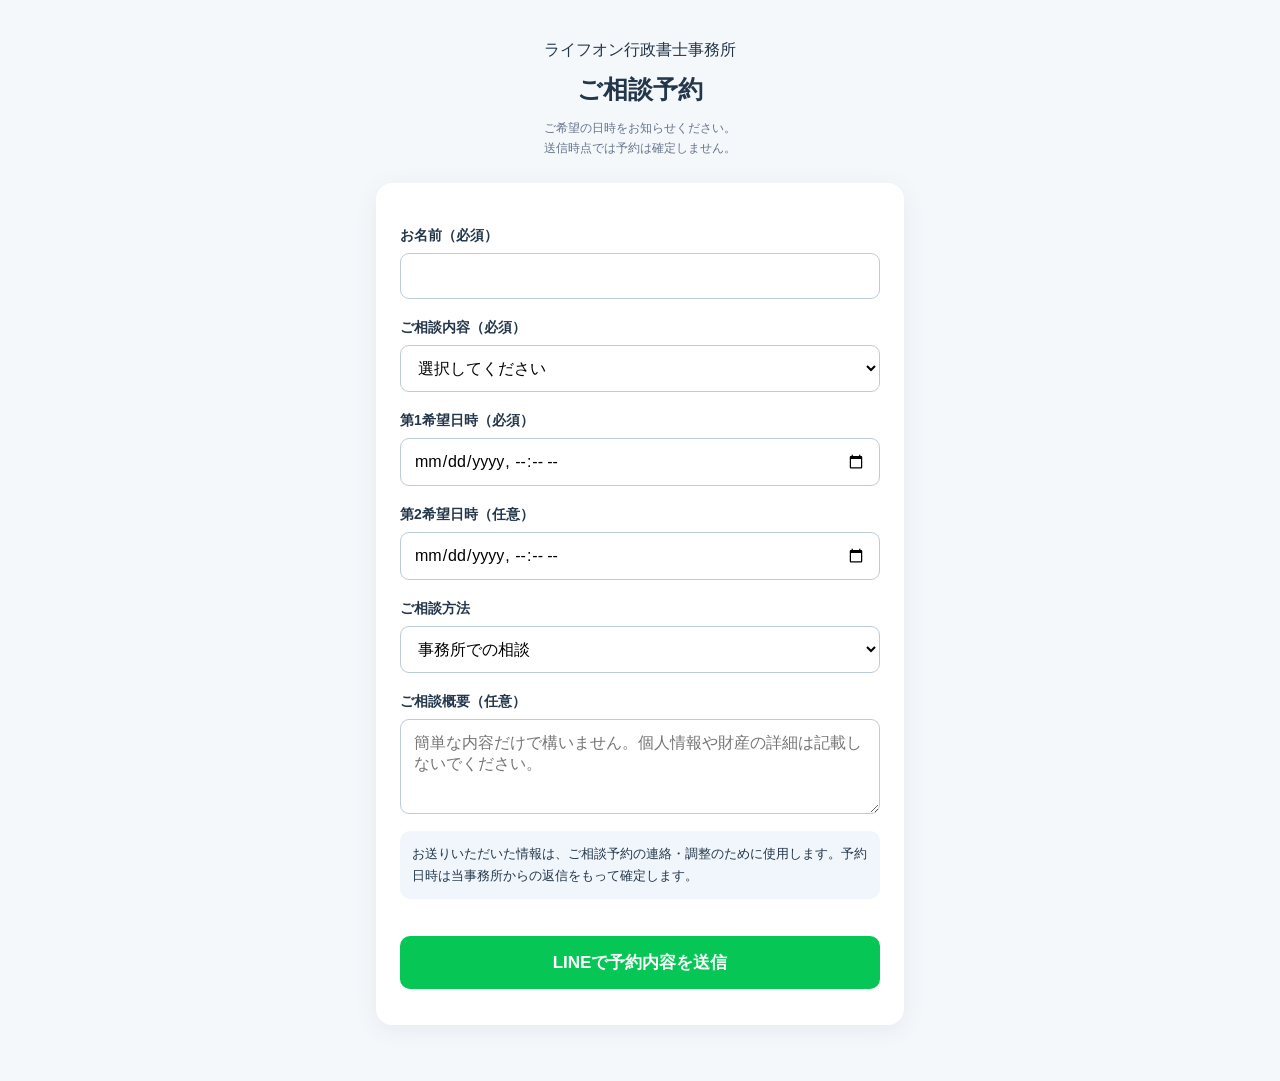
==== reservation/index.html @ 319448c1 "Add LINE consultation reservation form (LIFF setup pending)" ====
<!doctype html>
<html lang="ja"><head><meta charset="utf-8"><meta name="viewport" content="width=device-width,initial-scale=1"><title>ご相談予約 | ライフオン行政書士事務所</title><style>
:root{font-family:"Meiryo","Yu Gothic",sans-serif;color:#23364a;background:#f5f8fb}*{box-sizing:border-box}body{margin:0}.wrap{max-width:560px;margin:auto;padding:24px 16px 56px}header{text-align:center;margin:16px 0 24px}h1{font-size:25px;margin:12px 0}p{line-height:1.7}.panel{background:white;padding:24px;border-radius:16px;box-shadow:0 5px 24px #213e5b12}label{display:block;font-weight:bold;margin:20px 0 8px;font-size:14px}input,select,textarea{width:100%;padding:13px;border:1px solid #bdcbd8;border-radius:9px;font:inherit;background:white}textarea{min-height:95px}button{width:100%;padding:15px;border:0;border-radius:10px;background:#06c755;color:white;font-size:17px;font-weight:bold;margin-top:24px;cursor:pointer}button:disabled{opacity:.55}.small{font-size:12px;color:#64748b}.note{background:#f0f6fc;border-radius:10px;padding:12px;font-size:13px}.status{margin-top:12px;white-space:pre-wrap;font-size:14px}a{color:#1471a6}
</style></head><body><main class="wrap"><header><div>ライフオン行政書士事務所</div><h1>ご相談予約</h1><p class="small">ご希望の日時をお知らせください。<br>送信時点では予約は確定しません。</p></header><section class="panel"><form id="form"><label for="name">お名前（必須）</label><input id="name" maxlength="80" autocomplete="name" required><label for="topic">ご相談内容（必須）</label><select id="topic" required><option value="">選択してください</option><option>相続手続き</option><option>遺言書作成</option><option>その他</option></select><label for="first">第1希望日時（必須）</label><input id="first" type="datetime-local" required><label for="second">第2希望日時（任意）</label><input id="second" type="datetime-local"><label for="method">ご相談方法</label><select id="method"><option>事務所での相談</option><option>電話</option><option>その他・要相談</option></select><label for="memo">ご相談概要（任意）</label><textarea id="memo" maxlength="600" placeholder="簡単な内容だけで構いません。個人情報や財産の詳細は記載しないでください。"></textarea><p class="note">お送りいただいた情報は、ご相談予約の連絡・調整のために使用します。予約日時は当事務所からの返信をもって確定します。</p><button id="send" type="submit">LINEで予約内容を送信</button><div id="status" class="status" role="status" aria-live="polite"></div></form></section></main><script src="https://static.line-scdn.net/liff/edge/2/sdk.js"></script><script>
/* LINE Developersで取得したLIFF IDに差し替えてください */
const LIFF_ID="YOUR_LIFF_ID";
const $=id=>document.getElementById(id);
let ready=false;
(async()=>{if(LIFF_ID==="YOUR_LIFF_ID")return;try{await liff.init({liffId:LIFF_ID});ready=true}catch(e){console.error(e)}})();
$("form").addEventListener("submit",async e=>{e.preventDefault();const value=id=>$(id).value.trim();const date=id=>value(id)?value(id).replace("T"," "):"指定なし";const message="【ライフオン｜相談予約申込み】\nお名前："+value("name")+"\nご相談内容："+value("topic")+"\n第1希望："+date("first")+"\n第2希望："+date("second")+"\nご相談方法："+value("method")+"\nご相談概要："+(value("memo")||"なし");const status=$("status");status.textContent="";$("send").disabled=true;try{if(!ready||!liff.isInClient()||!liff.isApiAvailable("shareTargetPicker")&&!liff.isApiAvailable("sendMessages"))throw Error("LINE内で予約フォームを開き直してください。");if(!liff.isApiAvailable("sendMessages"))throw Error("この画面からは直接送信できません。");await liff.sendMessages([{type:"text",text:message}]);status.textContent="予約申込みをLINEトークに送信しました。当事務所からの返信をお待ちください。";$("send").textContent="送信済み";}catch(err){status.textContent="直接送信できませんでした。以下のボタンで内容をコピーし、ライフオンのLINEトークに貼り付けて送信してください。\n"+(err.message||"");const b=document.createElement("button");b.type="button";b.textContent="予約内容をコピー";b.onclick=async()=>{try{await navigator.clipboard.writeText(message);status.textContent="コピーしました。LINEトークに貼り付けて送信してください。"}catch{status.textContent=message}};status.appendChild(b);$("send").disabled=false;}});</script></body></html>
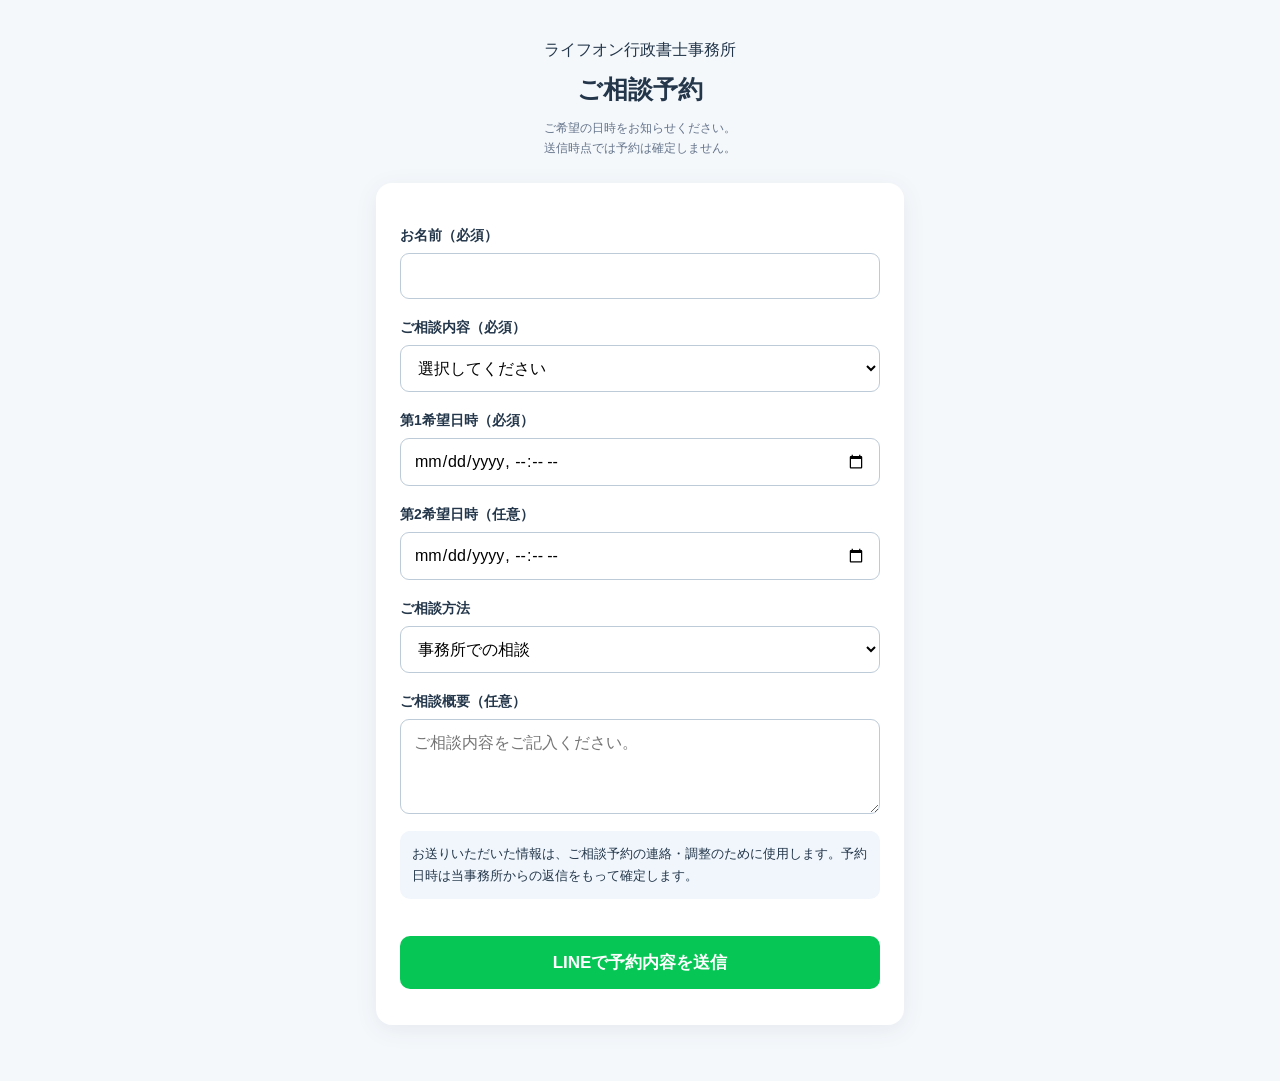
==== commit bcc72793: "Update reservation form consultation details placeholder" ====
--- a/reservation/index.html
+++ b/reservation/index.html
@@ -1,7 +1,7 @@
 <!doctype html>
 <html lang="ja"><head><meta charset="utf-8"><meta name="viewport" content="width=device-width,initial-scale=1"><title>ご相談予約 | ライフオン行政書士事務所</title><style>
 :root{font-family:"Meiryo","Yu Gothic",sans-serif;color:#23364a;background:#f5f8fb}*{box-sizing:border-box}body{margin:0}.wrap{max-width:560px;margin:auto;padding:24px 16px 56px}header{text-align:center;margin:16px 0 24px}h1{font-size:25px;margin:12px 0}p{line-height:1.7}.panel{background:white;padding:24px;border-radius:16px;box-shadow:0 5px 24px #213e5b12}label{display:block;font-weight:bold;margin:20px 0 8px;font-size:14px}input,select,textarea{width:100%;padding:13px;border:1px solid #bdcbd8;border-radius:9px;font:inherit;background:white}textarea{min-height:95px}button{width:100%;padding:15px;border:0;border-radius:10px;background:#06c755;color:white;font-size:17px;font-weight:bold;margin-top:24px;cursor:pointer}button:disabled{opacity:.55}.small{font-size:12px;color:#64748b}.note{background:#f0f6fc;border-radius:10px;padding:12px;font-size:13px}.status{margin-top:12px;white-space:pre-wrap;font-size:14px}a{color:#1471a6}
-</style></head><body><main class="wrap"><header><div>ライフオン行政書士事務所</div><h1>ご相談予約</h1><p class="small">ご希望の日時をお知らせください。<br>送信時点では予約は確定しません。</p></header><section class="panel"><form id="form"><label for="name">お名前（必須）</label><input id="name" maxlength="80" autocomplete="name" required><label for="topic">ご相談内容（必須）</label><select id="topic" required><option value="">選択してください</option><option>相続手続き</option><option>遺言書作成</option><option>その他</option></select><label for="first">第1希望日時（必須）</label><input id="first" type="datetime-local" required><label for="second">第2希望日時（任意）</label><input id="second" type="datetime-local"><label for="method">ご相談方法</label><select id="method"><option>事務所での相談</option><option>電話</option><option>その他・要相談</option></select><label for="memo">ご相談概要（任意）</label><textarea id="memo" maxlength="600" placeholder="簡単な内容だけで構いません。個人情報や財産の詳細は記載しないでください。"></textarea><p class="note">お送りいただいた情報は、ご相談予約の連絡・調整のために使用します。予約日時は当事務所からの返信をもって確定します。</p><button id="send" type="submit">LINEで予約内容を送信</button><div id="status" class="status" role="status" aria-live="polite"></div></form></section></main><script src="https://static.line-scdn.net/liff/edge/2/sdk.js"></script><script>
+</style></head><body><main class="wrap"><header><div>ライフオン行政書士事務所</div><h1>ご相談予約</h1><p class="small">ご希望の日時をお知らせください。<br>送信時点では予約は確定しません。</p></header><section class="panel"><form id="form"><label for="name">お名前（必須）</label><input id="name" maxlength="80" autocomplete="name" required><label for="topic">ご相談内容（必須）</label><select id="topic" required><option value="">選択してください</option><option>相続手続き</option><option>遺言書作成</option><option>その他</option></select><label for="first">第1希望日時（必須）</label><input id="first" type="datetime-local" required><label for="second">第2希望日時（任意）</label><input id="second" type="datetime-local"><label for="method">ご相談方法</label><select id="method"><option>事務所での相談</option><option>電話</option><option>その他・要相談</option></select><label for="memo">ご相談概要（任意）</label><textarea id="memo" maxlength="600" placeholder="ご相談内容をご記入ください。"></textarea><p class="note">お送りいただいた情報は、ご相談予約の連絡・調整のために使用します。予約日時は当事務所からの返信をもって確定します。</p><button id="send" type="submit">LINEで予約内容を送信</button><div id="status" class="status" role="status" aria-live="polite"></div></form></section></main><script src="https://static.line-scdn.net/liff/edge/2/sdk.js"></script><script>
 /* LINE Developersで取得したLIFF IDに差し替えてください */
 const LIFF_ID="YOUR_LIFF_ID";
 const $=id=>document.getElementById(id);
